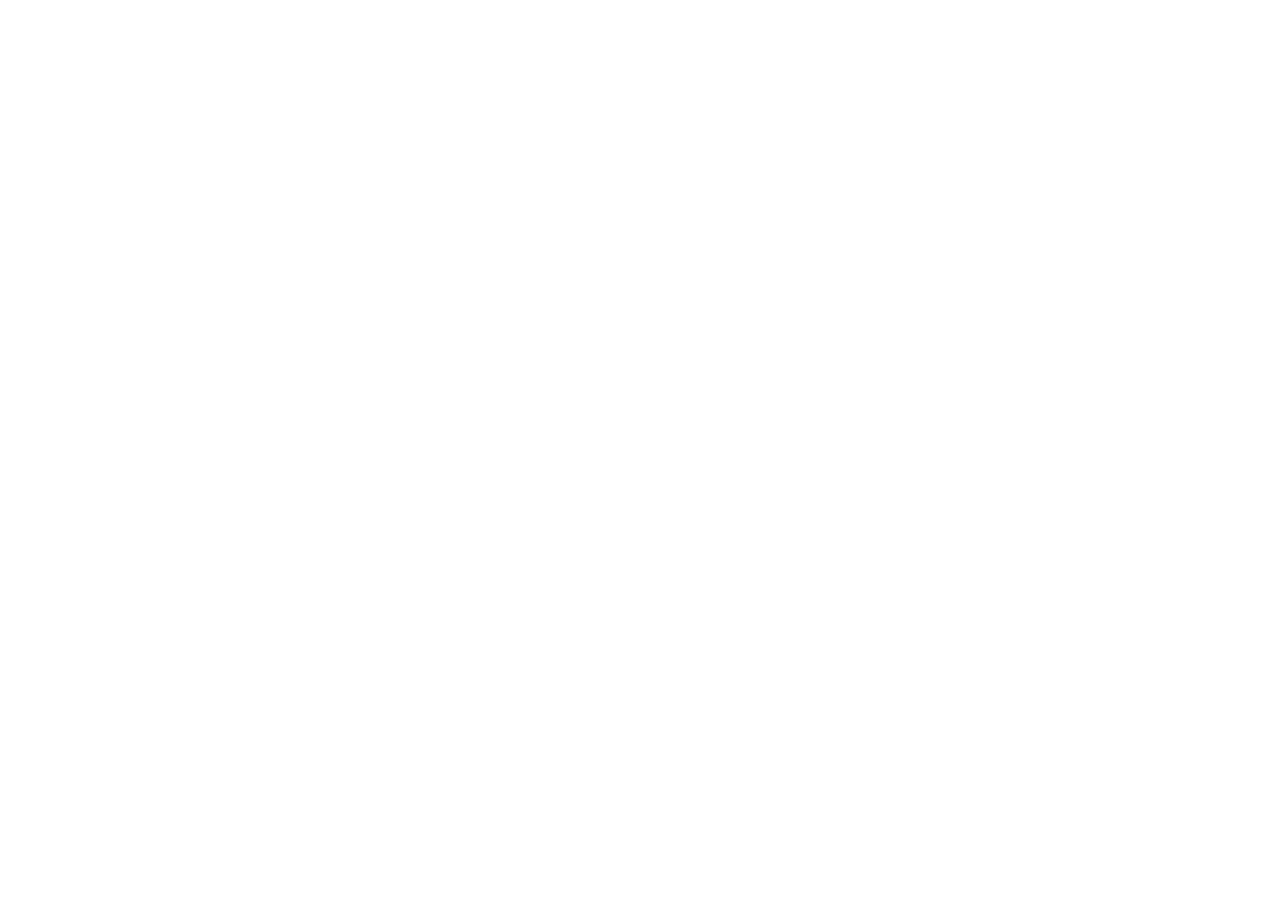
==== index.html @ f3548656 "images" ====
<!DOCTYPE html>
<html lang="en">
<head>
    <meta charset="UTF-8">
    <meta http-equiv="X-UA-Compatible" content="IE=edge">
    <meta name="viewport" content="width=device-width, initial-scale=1.0">
    <link defer rel="stylesheet" href="styles.css">
    <title>Document</title>
</head>
<body>
    
</body>
</html>
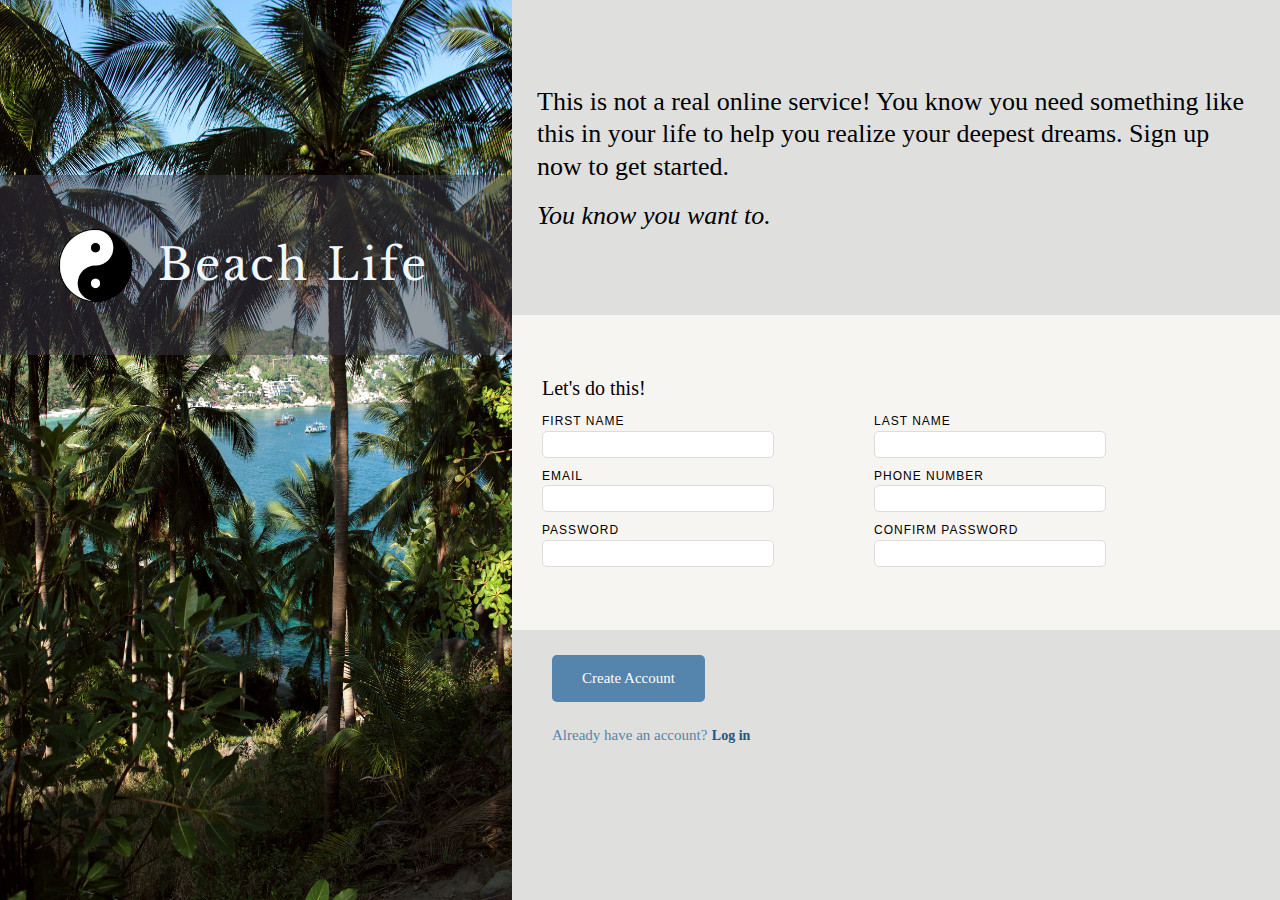
==== commit dcf3586d: "proto1" ====
--- a/index.html
+++ b/index.html
@@ -1,13 +1,98 @@
 <!DOCTYPE html>
 <html lang="en">
+
 <head>
     <meta charset="UTF-8">
     <meta http-equiv="X-UA-Compatible" content="IE=edge">
     <meta name="viewport" content="width=device-width, initial-scale=1.0">
     <link defer rel="stylesheet" href="styles.css">
+    <link rel="stylesheet" href="https://fonts.googleapis.com/css?family=Libre+Baskerville">
     <title>Document</title>
 </head>
+
 <body>
-    
+
+    <div class="container">
+
+
+        <div class="leftside">
+
+            <img class="bgimg" src="assets/background image.jpg">
+
+            <div class="leftbar">
+                <img class="logoimg" src="assets/logoimg.png">
+                <div class="logotext">Beach Life</div>
+            </div>
+
+        </div>
+
+
+        <div class="rightside">
+            <div class="righttop">
+                <div class="righttoptext">
+                    This is not a real online service! You know you need something like this in your life to help you
+                    realize your deepest dreams. Sign up now to get started.
+                </div>
+                <div class="rtt2">
+                    You know you want to.
+                </div>
+            </div>
+            <div class="rightmid">
+                <form class=form method="GET">
+                    <div class=formtext>Let's do this!</div>
+                    <div class="inputandlabel">
+                        <label for="">
+                            FIRST NAME
+                        </label>
+                        <div><input type="text"></div>
+                    </div>
+                    <div class="inputandlabel">
+                        <label for="">
+                            LAST NAME
+                        </label>
+                        <div><input type="text"></div>
+                    </div>
+                    <div class="inputandlabel">
+                        <label for="">
+                            EMAIL
+                        </label>
+                        <div><input type="text"></div>
+                    </div>
+                    <div class="inputandlabel">
+                        <label for="">
+                            PHONE NUMBER
+                        </label>
+                        <div><input type="text"></div>
+                    </div>
+                    <div class="inputandlabel">
+                        <label for="">
+                            PASSWORD
+                        </label>
+                        <div><input type="text"></div>
+                    </div>
+                    <div class="inputandlabel">
+                        <label for="">
+                            CONFIRM PASSWORD
+                        </label>
+                        <div><input type="text"></div>
+                    </div>
+                </form>
+            </div>
+
+
+            <div class="rightbottom">
+                <div>
+                    <button class="accbtn">Create Account</button>
+                </div> 
+                
+                <div>
+                    <span class="alrtext">Already have an account?</span> 
+                                        <a href="">Log in</a>
+                </div>
+            </div>
+        </div>
+    </div>
+
 </body>
+
 </html>--- a/styles.css
+++ b/styles.css
@@ -0,0 +1,246 @@
+/* http://meyerweb.com/eric/tools/css/reset/ 
+   v2.0 | 20110126
+   License: none (public domain)
+*/
+
+html, body, div, span, applet, object, iframe,
+h1, h2, h3, h4, h5, h6, p, blockquote, pre,
+a, abbr, acronym, address, big, cite, code,
+del, dfn, em, img, ins, kbd, q, s, samp,
+small, strike, strong, sub, sup, tt, var,
+b, u, i, center,
+dl, dt, dd, ol, ul, li,
+fieldset, form, label, legend,
+table, caption, tbody, tfoot, thead, tr, th, td,
+article, aside, canvas, details, embed,
+figure, figcaption, footer, header, hgroup,
+menu, nav, output, ruby, section, summary,
+time, mark, audio, video {
+    margin: 0;
+    padding: 0;
+    border: 0;
+    font-size: 100%;
+    font: inherit;
+    vertical-align: baseline;
+}
+
+/* HTML5 display-role reset for older browsers */
+article, aside, details, figcaption, figure,
+footer, header, hgroup, menu, nav, section {
+    display: block;
+}
+
+body {
+    line-height: 1;
+}
+
+ol, ul {
+    list-style: none;
+}
+
+blockquote, q {
+    quotes: none;
+}
+
+blockquote:before, blockquote:after,
+q:before, q:after {
+    content: '';
+    content: none;
+}
+
+table {
+    border-collapse: collapse;
+    border-spacing: 0;
+}
+
+/* ahhh
+leave
+me
+alone */
+
+
+
+body {
+    font-family: -apple-system, BlinkMacSystemFont, "Segoe UI", Roboto, Helvetica, Arial, sans-serif, "Apple Color Emoji", "Segoe UI Emoji", "Segoe UI Symbol";
+}
+
+.container {
+    display: flex;
+    width: 100vw;
+    height: 100vh;
+}
+
+
+
+
+.leftside {
+    background-color: tomato;
+    width: 40%;
+    height: 100%;
+    position: relative;
+    /* needed in order to make bgimg absolute */
+    /* A page element with relative positioning gives you the control to absolutely position children elements inside of it. */
+}
+
+.bgimg {
+    width: 100%;
+    height: 100vh;
+    position: absolute;
+    /* removed from document flow, other elements act as if its not there */
+}
+
+.leftbar {
+    position: relative;
+    /* able to adjust normal positioning */
+    top: 175px;
+    background-color: rgba(58, 56, 69, 0.5);
+    height: 20%;
+    display: flex;
+    justify-content: center;
+    align-items: center;
+}
+
+.logoimg {
+    width: 75px;
+    height: auto;
+}
+
+.logotext {
+    font-family: Libre Baskerville, Open Sans;
+    font-size: 44px;
+    letter-spacing: 0.8mm;
+    margin: 25px;
+    color: aliceblue;
+}
+
+
+
+
+
+.rightside {
+    background-color: green;
+    width: 60%;
+    height: 100%;
+    display: flex;
+    flex-direction: column;
+}
+
+
+.righttop {
+    width: 100%;
+    height: 100%;
+    background-color: #DFDFDE;
+    height: 35%;
+    display: flex;
+    /* align-items: center; */
+    flex-direction: column;
+    justify-content: center;
+}
+
+.righttoptext {
+    font-family: Roboto;
+    font-size: 26px;
+    font-weight: 500;
+    margin: 0 25px;
+    line-height: 1.25;
+}
+
+.rtt2 {
+    font-family: Roboto;
+    font-size: 26px;
+    font-weight: 500;
+    margin: 0 25px;
+    margin-top: 20px;
+    font-style: italic
+}
+
+.rightmid {
+    width: 100%;
+    height: 100%;
+    background-color: #F7F5F2;
+    height: 35%;
+    display: grid;
+    align-items: center;
+}
+
+.form {
+    display: grid;
+    padding: 30px;
+
+    grid-template-columns: repeat(2, 320px);
+    grid-template-rows: auto;
+    grid-gap: 12px;
+}
+
+.formtext {
+    grid-column: span 2;
+    font-weight: 500;
+    font-size: 20px;
+    font-family: Roboto;
+    padding-bottom: 5px;
+}
+
+label {
+    color: black;
+    font-family: 'Gill Sans', 'Gill Sans MT', Calibri, 'Trebuchet MS', sans-serif;
+    font-size: 12px;
+    letter-spacing: 1px;
+    margin-bottom: 3.5px;
+    display: block;
+}
+
+input {
+    width: 220px;
+    height: 21px;
+    border-radius: 5px;
+    border: gainsboro 1px solid;
+    font-size: 14px;
+    padding: 2px 5px;
+}
+
+
+input:hover {
+    border: solid #5584AC 1px;
+}
+
+input:focus {
+    border: solid #22577E 1px;
+}
+
+.rightbottom {
+    width: 100%;
+    height: 100%;
+    background-color: #DFDFDE;
+    height: 30%;
+    display: flex;
+    flex-direction: column;
+}
+
+.accbtn{
+    font-family: Roboto;
+    border-radius: 5px;
+    border: 0 solid white;
+    color: white;
+    font-weight: 450;
+    font-size: 15px;
+    background-color: #5584AC;
+    padding: 15px 30px;
+    margin: 25px 40px;
+}
+
+.alrtext{
+    font-family: Roboto;
+    font-weight: 450;
+    font-size: 15px;
+    margin: 0 0 0 40px;
+    color: #5584AC;
+}
+
+a{
+    font-family: Roboto;
+    color: #22577E;
+    font-weight: 750;
+    font-size: 14px;
+    /* margin: 0 40px; */
+    text-decoration: none;
+}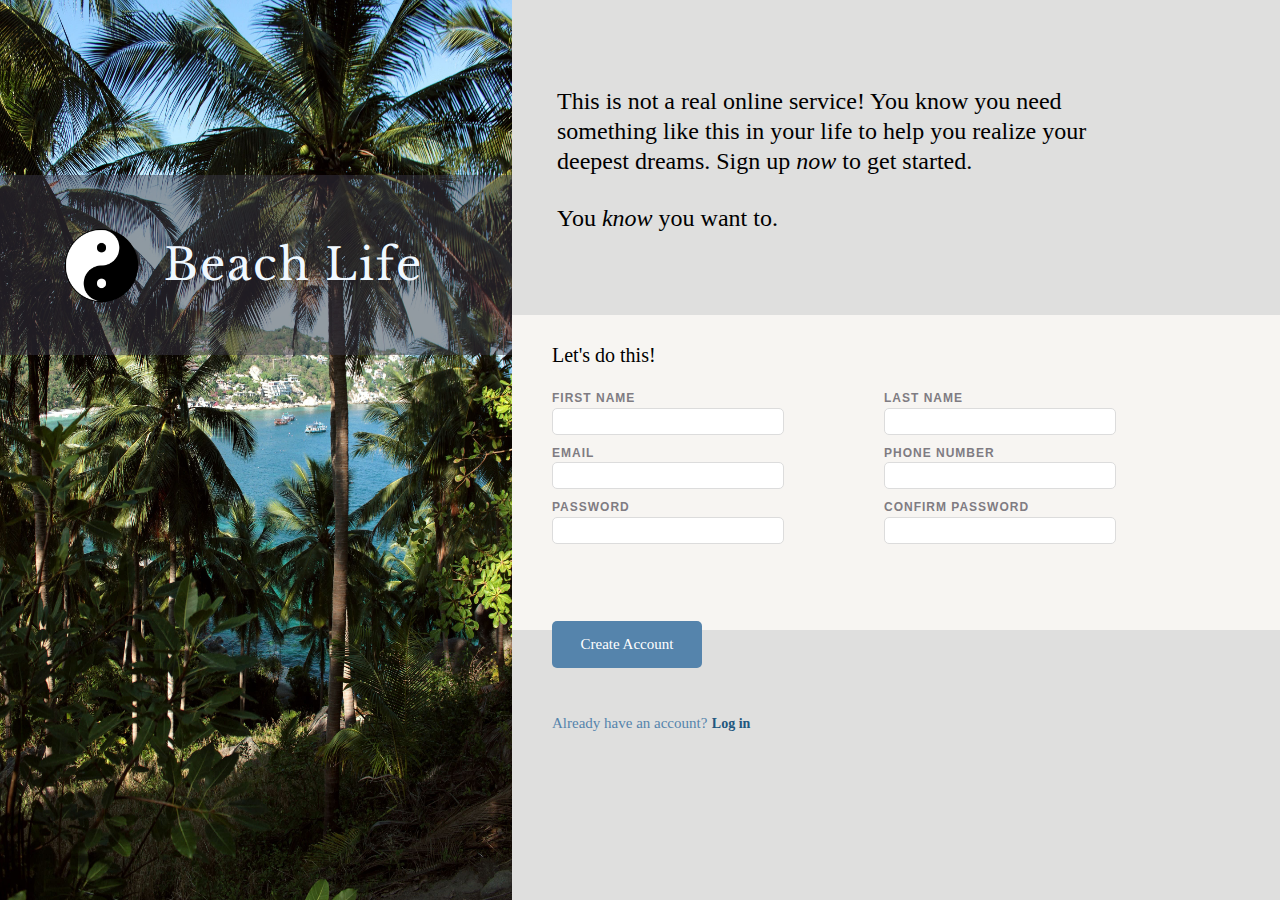
==== commit 2ee91494: "1.0" ====
--- a/index.html
+++ b/index.html
@@ -7,6 +7,7 @@
     <meta name="viewport" content="width=device-width, initial-scale=1.0">
     <link defer rel="stylesheet" href="styles.css">
     <link rel="stylesheet" href="https://fonts.googleapis.com/css?family=Libre+Baskerville">
+    <script defer src="script.js"> </script>
     <title>Document</title>
 </head>
 
@@ -31,63 +32,68 @@
             <div class="righttop">
                 <div class="righttoptext">
                     This is not a real online service! You know you need something like this in your life to help you
-                    realize your deepest dreams. Sign up now to get started.
+                    realize your deepest dreams. Sign up <span class="italics">now</span> to get started.
                 </div>
                 <div class="rtt2">
-                    You know you want to.
+                    You <span class="italics">know</span> you want to.
                 </div>
             </div>
             <div class="rightmid">
-                <form class=form method="GET">
+                <form class=form method="GET" action="results.html">
                     <div class=formtext>Let's do this!</div>
                     <div class="inputandlabel">
-                        <label for="">
+                        <label>
                             FIRST NAME
                         </label>
-                        <div><input type="text"></div>
+                        <div><input id="firstname" type="text" name="firstname" type="text" required></div>
                     </div>
                     <div class="inputandlabel">
                         <label for="">
                             LAST NAME
                         </label>
-                        <div><input type="text"></div>
+                        <div><input name="lastname" type="text" required></div>
                     </div>
                     <div class="inputandlabel">
                         <label for="">
                             EMAIL
                         </label>
-                        <div><input type="text"></div>
+                        <div><input name="email" type="email" required></div>
                     </div>
                     <div class="inputandlabel">
                         <label for="">
                             PHONE NUMBER
                         </label>
-                        <div><input type="text"></div>
+                        <div><input name="phonenumber" type="tel" required></div>
                     </div>
                     <div class="inputandlabel">
                         <label for="">
                             PASSWORD
                         </label>
-                        <div><input type="text"></div>
+                        <div><input name="password" type="password" id="password1" required></div>
                     </div>
                     <div class="inputandlabel">
                         <label for="">
                             CONFIRM PASSWORD
                         </label>
-                        <div><input type="text"></div>
+
+                        <div><input name="confirmpassword" type="password" id="password2"required></div>
                     </div>
+
+                        <button action="submit" class="accbtn">Create Account</button>
+
+                        <div id="error"></div>
                 </form>
             </div>
 
 
             <div class="rightbottom">
                 <div>
-                    <button class="accbtn">Create Account</button>
-                </div> 
-                
-                <div>
-                    <span class="alrtext">Already have an account?</span> 
-                                        <a href="">Log in</a>
+                    <!-- <button action="submit" class="accbtn">Create Account</button> -->
+                </div>
+
+                <div class="bottomtext">
+                    <span class="alrtext">Already have an account?</span>
+                    <a href="">Log in</a>
                 </div>
             </div>
         </div>
--- a/styles.css
+++ b/styles.css
@@ -108,7 +108,7 @@
 .logotext {
     font-family: Libre Baskerville, Open Sans;
     font-size: 44px;
-    letter-spacing: 0.8mm;
+    letter-spacing: 0.5mm;
     margin: 25px;
     color: aliceblue;
 }
@@ -138,20 +138,20 @@
 }
 
 .righttoptext {
-    font-family: Roboto;
-    font-size: 26px;
+    max-width: 50ch;
+    font-family: Roboto;
+    font-size: 24px;
     font-weight: 500;
-    margin: 0 25px;
+    margin: 0 45px;
     line-height: 1.25;
 }
 
 .rtt2 {
     font-family: Roboto;
-    font-size: 26px;
+    font-size: 24px;
     font-weight: 500;
-    margin: 0 25px;
-    margin-top: 20px;
-    font-style: italic
+    margin: 0 45px;
+    margin-top: 30px;
 }
 
 .rightmid {
@@ -165,7 +165,7 @@
 
 .form {
     display: grid;
-    padding: 30px;
+    padding: 30px 40px;
 
     grid-template-columns: repeat(2, 320px);
     grid-template-rows: auto;
@@ -177,16 +177,17 @@
     font-weight: 500;
     font-size: 20px;
     font-family: Roboto;
-    padding-bottom: 5px;
+    padding-bottom: 15px;
 }
 
 label {
-    color: black;
+    color: #7F7C82;
     font-family: 'Gill Sans', 'Gill Sans MT', Calibri, 'Trebuchet MS', sans-serif;
     font-size: 12px;
     letter-spacing: 1px;
     margin-bottom: 3.5px;
     display: block;
+    font-weight: 550;
 }
 
 input {
@@ -224,8 +225,11 @@
     font-weight: 450;
     font-size: 15px;
     background-color: #5584AC;
-    padding: 15px 30px;
-    margin: 25px 40px;
+    padding: 15px 15px;
+    margin: 0 20px 0 0;
+    margin-top: 65px;
+    z-index: 1;
+    width: 150px;
 }
 
 .alrtext{
@@ -236,11 +240,25 @@
     color: #5584AC;
 }
 
+.bottomtext{
+    margin: 85px 0;
+}
+
 a{
     font-family: Roboto;
     color: #22577E;
     font-weight: 750;
     font-size: 14px;
-    /* margin: 0 40px; */
     text-decoration: none;
+}
+
+.italics{
+    font-style: italic;
+}
+
+#error{
+    color: Red;
+    font-family: Roboto;
+    font-style: italic;
+    font-size: 15px;
 }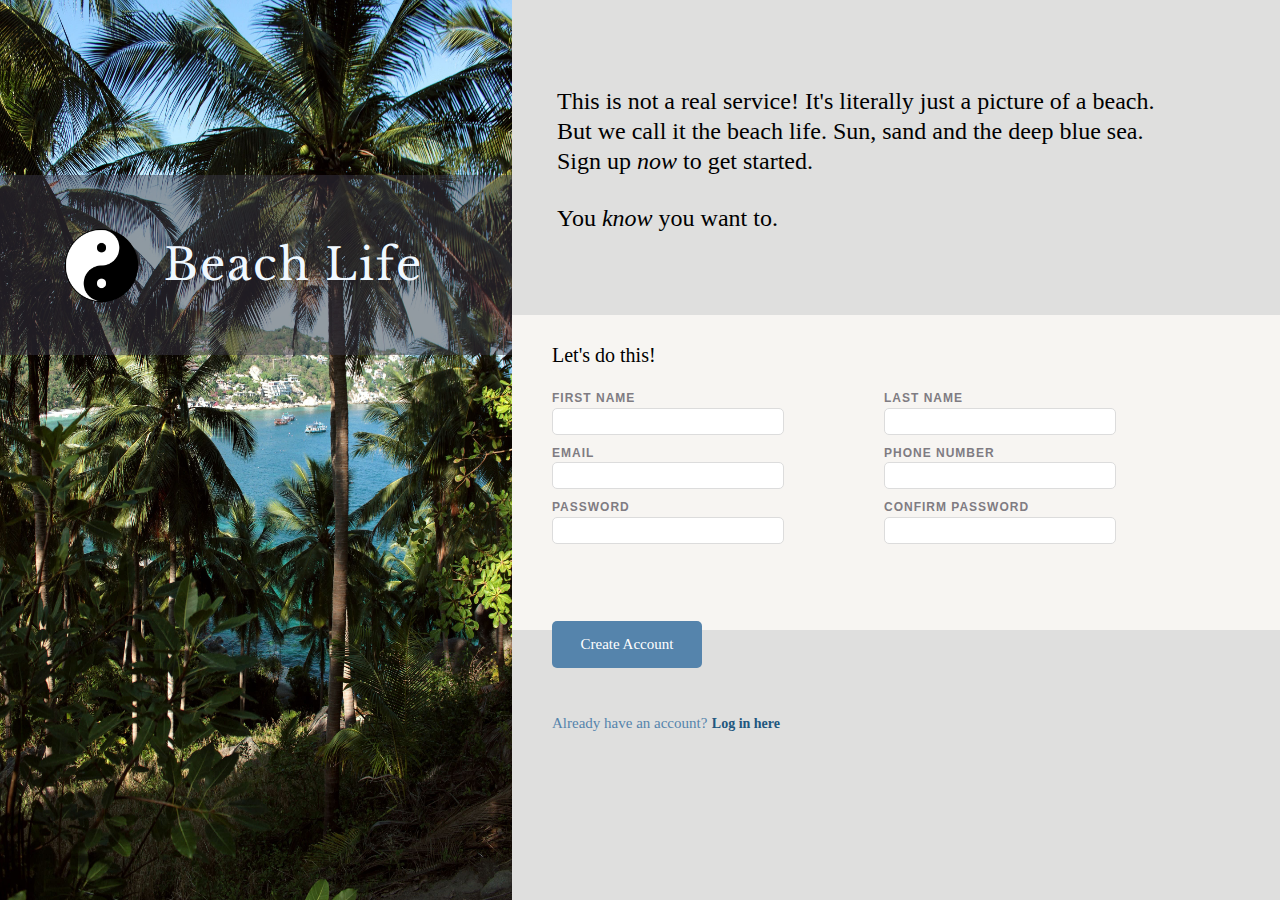
==== commit 69eaf41d: "2.0" ====
--- a/index.html
+++ b/index.html
@@ -8,7 +8,8 @@
     <link defer rel="stylesheet" href="styles.css">
     <link rel="stylesheet" href="https://fonts.googleapis.com/css?family=Libre+Baskerville">
     <script defer src="script.js"> </script>
-    <title>Document</title>
+    <title>The Beach Life</title>
+    <link rel="shortcut icon" href="assets/logoimg.png" type="image/x-icon">
 </head>
 
 <body>
@@ -31,8 +32,8 @@
         <div class="rightside">
             <div class="righttop">
                 <div class="righttoptext">
-                    This is not a real online service! You know you need something like this in your life to help you
-                    realize your deepest dreams. Sign up <span class="italics">now</span> to get started.
+                    This is not a real service! It's literally just a picture of a beach. But we call it the beach life. Sun, sand and the deep blue sea.
+                     Sign up <span class="italics">now</span> to get started.
                 </div>
                 <div class="rtt2">
                     You <span class="italics">know</span> you want to.
@@ -87,13 +88,10 @@
 
 
             <div class="rightbottom">
-                <div>
-                    <!-- <button action="submit" class="accbtn">Create Account</button> -->
-                </div>
 
                 <div class="bottomtext">
                     <span class="alrtext">Already have an account?</span>
-                    <a href="">Log in</a>
+                    <a href="">Log in here</a>
                 </div>
             </div>
         </div>
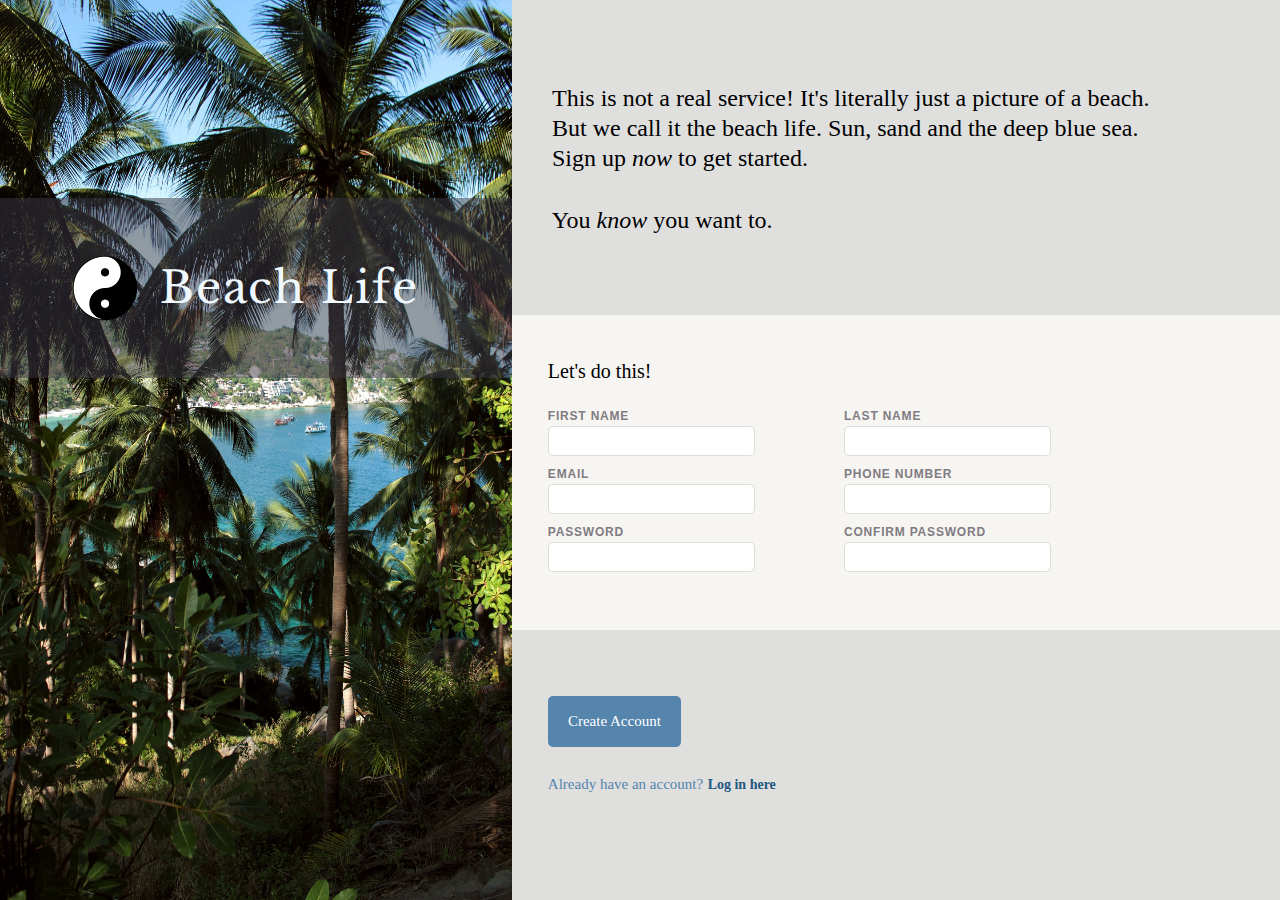
==== commit 0477e488: "3.0" ====
--- a/index.html
+++ b/index.html
@@ -32,8 +32,9 @@
         <div class="rightside">
             <div class="righttop">
                 <div class="righttoptext">
-                    This is not a real service! It's literally just a picture of a beach. But we call it the beach life. Sun, sand and the deep blue sea.
-                     Sign up <span class="italics">now</span> to get started.
+                    This is not a real service! It's literally just a picture of a beach. But we call it the beach life.
+                    Sun, sand and the deep blue sea.
+                    Sign up <span class="italics">now</span> to get started.
                 </div>
                 <div class="rtt2">
                     You <span class="italics">know</span> you want to.
@@ -77,13 +78,20 @@
                             CONFIRM PASSWORD
                         </label>
 
-                        <div><input name="confirmpassword" type="password" id="password2"required></div>
+                        <div><input name="confirmpassword" type="password" id="password2" required></div>
                     </div>
 
-                        <button action="submit" class="accbtn">Create Account</button>
+                    <button action="submit" class="accbtn">Create Account</button>
 
-                        <div id="error"></div>
+                    <div id="error"></div>
+
+                    <div class="rightbottom">
+
+                      
+                    </div>
                 </form>
+
+             
             </div>
 
 
--- a/styles.css
+++ b/styles.css
@@ -70,9 +70,6 @@
     height: 100vh;
 }
 
-
-
-
 .leftside {
     background-color: tomato;
     width: 40%;
@@ -92,7 +89,7 @@
 .leftbar {
     position: relative;
     /* able to adjust normal positioning */
-    top: 175px;
+    top: 22vh;
     background-color: rgba(58, 56, 69, 0.5);
     height: 20%;
     display: flex;
@@ -101,15 +98,15 @@
 }
 
 .logoimg {
-    width: 75px;
+    width: 5.2vw;
     height: auto;
 }
 
 .logotext {
     font-family: Libre Baskerville, Open Sans;
-    font-size: 44px;
+    font-size: 2.75rem;
     letter-spacing: 0.5mm;
-    margin: 25px;
+    margin: 3.1vh 1.7vw; 
     color: aliceblue;
 }
 
@@ -140,18 +137,18 @@
 .righttoptext {
     max-width: 50ch;
     font-family: Roboto;
-    font-size: 24px;
+    font-size: 1.5rem;
     font-weight: 500;
-    margin: 0 45px;
+    margin: 0 3.125vw;
     line-height: 1.25;
 }
 
 .rtt2 {
     font-family: Roboto;
-    font-size: 24px;
+    font-size: 1.5rem;
     font-weight: 500;
-    margin: 0 45px;
-    margin-top: 30px;
+    margin: 0 3.1vw;
+    margin-top: 3.8vh;
 }
 
 .rightmid {
@@ -165,38 +162,38 @@
 
 .form {
     display: grid;
-    padding: 30px 40px;
-
-    grid-template-columns: repeat(2, 320px);
-    grid-template-rows: auto;
+    padding: 3.8vh 2.8vw;
+    grid-template-columns: repeat(2, 22.2vw);
+    /* grid-template-rows: repeat(4, 2.5vw); */
     grid-gap: 12px;
+    /* min-height: 251px; */
 }
 
 .formtext {
     grid-column: span 2;
     font-weight: 500;
-    font-size: 20px;
-    font-family: Roboto;
-    padding-bottom: 15px;
+    font-size: 1.25rem;
+    font-family: Roboto;
+    padding-bottom: 1.9vh;
 }
 
 label {
     color: #7F7C82;
     font-family: 'Gill Sans', 'Gill Sans MT', Calibri, 'Trebuchet MS', sans-serif;
-    font-size: 12px;
-    letter-spacing: 1px;
-    margin-bottom: 3.5px;
+    font-size: 0.75rem;
+    letter-spacing: 0.05rem;
+    margin-bottom: 0.44vh;
     display: block;
     font-weight: 550;
 }
 
 input {
-    width: 220px;
-    height: 21px;
+    width: 15.3vw;
+    height: 2.6vh;
     border-radius: 5px;
     border: gainsboro 1px solid;
-    font-size: 14px;
-    padding: 2px 5px;
+    font-size: 0.875rem;
+    padding: 0.25vh 0.35vw;
 }
 
 
@@ -223,32 +220,37 @@
     border: 0 solid white;
     color: white;
     font-weight: 450;
-    font-size: 15px;
+    font-size: 0.9375rem;
     background-color: #5584AC;
-    padding: 15px 15px;
-    margin: 0 20px 0 0;
-    margin-top: 65px;
+    padding: 1.9vh 1vw;
+    /* margin: 0 2.5vh 0 0;
+    margin-top: 8vh; */
     z-index: 1;
-    width: 150px;
+    width: 10.4vw;
+
+    position: absolute;
+    bottom: 17vh;
 }
 
 .alrtext{
     font-family: Roboto;
     font-weight: 450;
-    font-size: 15px;
-    margin: 0 0 0 40px;
+    font-size: 0.9375rem;
+    margin: 0 0 0 2.8vw;
     color: #5584AC;
 }
 
 .bottomtext{
-    margin: 85px 0;
+    position: absolute;
+    bottom: 12vh;
+    /* margin: 12vh 0; */
 }
 
 a{
     font-family: Roboto;
     color: #22577E;
     font-weight: 750;
-    font-size: 14px;
+    font-size: 0.875rem;
     text-decoration: none;
 }
 
@@ -260,5 +262,5 @@
     color: Red;
     font-family: Roboto;
     font-style: italic;
-    font-size: 15px;
+    font-size: 0.9375rem;
 }